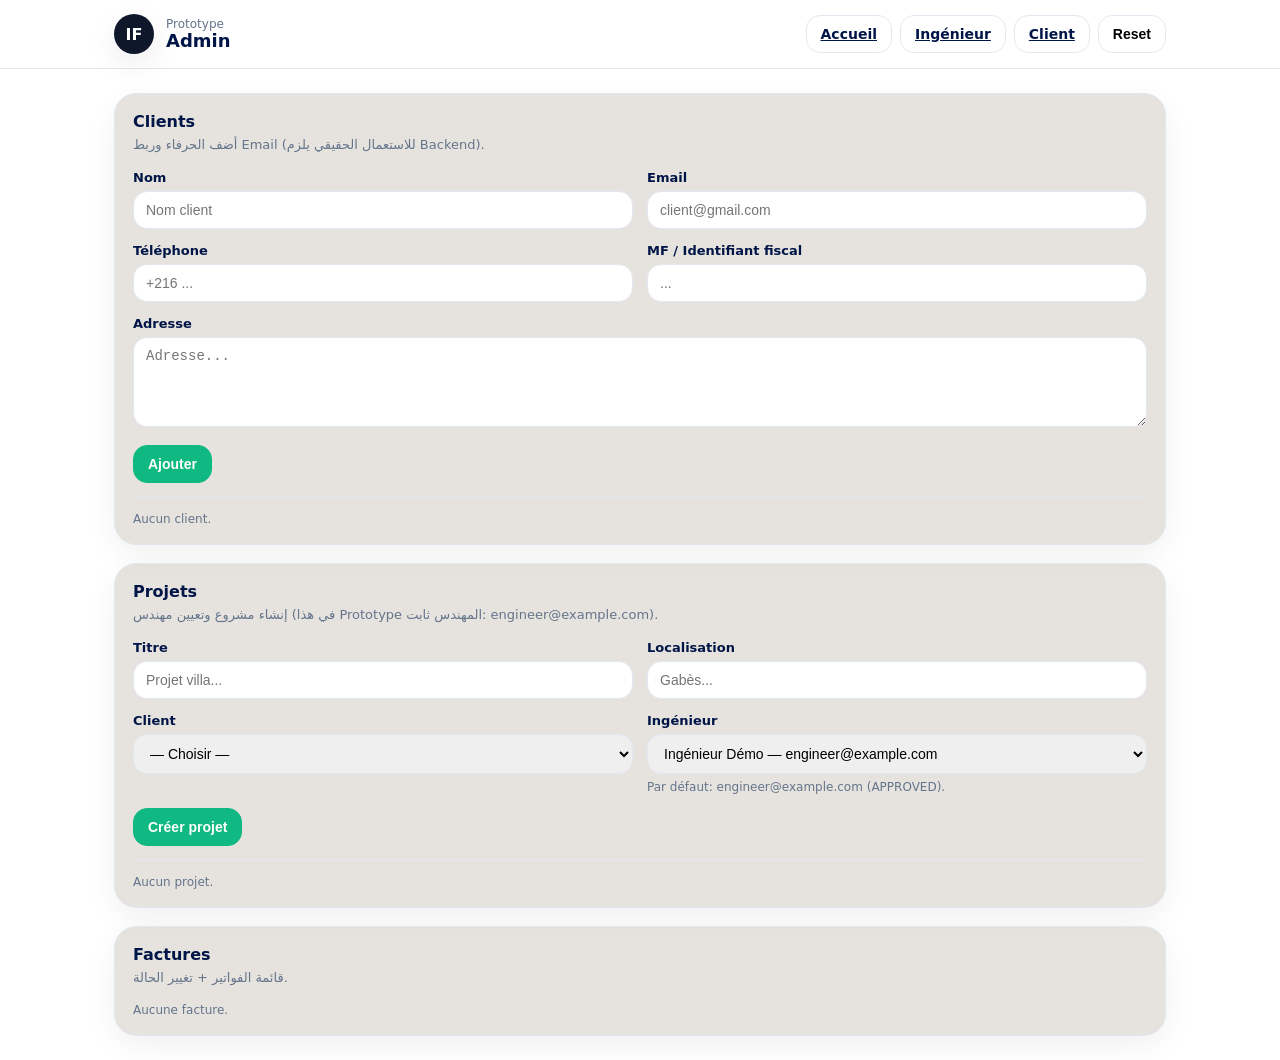
==== admin.html @ 22d02d5d "TEST" ====
<!doctype html>
<html lang="fr">
<head>
  <meta charset="utf-8"/>
  <meta name="viewport" content="width=device-width,initial-scale=1"/>
  <title>Admin — Prototype HTML</title>
  <link rel="stylesheet" href="styles.css"/>
</head>
<body data-page="admin">
  <div class="topbar">
    <div class="row">
      <div class="brand">
        <div class="logo">IF</div>
        <div class="title">
          <div class="k">Prototype</div>
          <div class="t">Admin</div>
        </div>
      </div>
      <div class="nav">
        <a class="btn" href="index.html">Accueil</a>
        <a class="btn" href="engineer.html">Ingénieur</a>
        <a class="btn" href="client.html">Client</a>
        <button class="btn ghost" id="resetAll">Reset</button>
      </div>
    </div>
  </div>

  <div class="container grid" style="gap:18px">
    <div class="card">
      <div class="hd">
        <h2>Clients</h2>
        <p>أضف الحرفاء وربط Email (للاستعمال الحقيقي يلزم Backend).</p>
      </div>
      <div class="bd">
        <form id="clientForm" class="grid two">
          <div class="field"><label>Nom</label><input name="name" placeholder="Nom client" required></div>
          <div class="field"><label>Email</label><input name="email" placeholder="client@gmail.com"></div>
          <div class="field"><label>Téléphone</label><input name="phone" placeholder="+216 ..."></div>
          <div class="field"><label>MF / Identifiant fiscal</label><input name="taxId" placeholder="..."></div>
          <div class="field" style="grid-column:1/-1"><label>Adresse</label><textarea name="address" placeholder="Adresse..."></textarea></div>
          <div class="row" style="grid-column:1/-1">
            <button class="btn accent" type="submit">Ajouter</button>
          </div>
        </form>

        <div class="hr"></div>
        <div id="clientsList" class="list"></div>
      </div>
    </div>

    <div class="card">
      <div class="hd">
        <h2>Projets</h2>
        <p>إنشاء مشروع وتعيين مهندس (في هذا Prototype المهندس ثابت: engineer@example.com).</p>
      </div>
      <div class="bd">
        <form id="projectForm" class="grid two">
          <div class="field"><label>Titre</label><input name="title" placeholder="Projet villa..." required></div>
          <div class="field"><label>Localisation</label><input name="location" placeholder="Gabès..."></div>
          <div class="field"><label>Client</label><select id="clientSelect" name="clientId"></select></div>
          <div class="field"><label>Ingénieur</label>
            <select id="engineerSelect" name="engineerEmail"></select>
            <div class="small muted" style="margin-top:6px">Par défaut: engineer@example.com (APPROVED).</div>
          </div>
          <div class="row" style="grid-column:1/-1">
            <button class="btn accent" type="submit">Créer projet</button>
          </div>
        </form>

        <div class="hr"></div>
        <div id="projectsList" class="list"></div>
      </div>
    </div>

    <div class="card">
      <div class="hd">
        <h2>Factures</h2>
        <p>قائمة الفواتير + تغيير الحالة.</p>
      </div>
      <div class="bd">
        <div id="invoicesList" class="list"></div>
      </div>
    </div>
  </div>

  <div id="toast" style="position:fixed;left:50%;bottom:22px;transform:translateX(-50%);background:#0f172a;color:#fff;padding:10px 14px;border-radius:14px;opacity:0;transition:.25s;font-size:14px"></div>
  <script src="app.js"></script>
</body>
</html>
---- styles.css ----
:root{
  --bg:lch(100% 0.01 296.81); --card:#d6d1c899; --text:#001547; --muted:#64748b; --border:#e2e8f0;
  --primary:#0f172a; --accent:#10b981;
  --r:18px;
}
*{box-sizing:border-box}
body{margin:0;font-family:system-ui,-apple-system,Segoe UI,Roboto,Arial; background:var(--bg); color:var(--text)}
a{color:inherit}
.container{max-width:1100px;margin:0 auto;padding:24px}
.topbar{position:sticky;top:0;z-index:10;background:rgba(255,255,255,.8);backdrop-filter:blur(10px);border-bottom:1px solid var(--border)}
.topbar .row{max-width:1100px;margin:0 auto;padding:14px 24px;display:flex;align-items:center;justify-content:space-between;gap:12px}
.brand{display:flex;align-items:center;gap:12px}
.logo{height:40px;width:40px;border-radius:20px;background:var(--primary);color:#fff;display:grid;place-items:center;font-weight:800;box-shadow:0 10px 30px rgba(0,0,0,.08)}
.title{line-height:1.1}
.title .k{font-size:12px;color:var(--muted)}
.title .t{font-size:18px;font-weight:700}
.nav{display:flex;gap:8px;flex-wrap:wrap;align-items:center}
.btn{border:1px solid var(--border);background:#fff;border-radius:14px;padding:10px 14px;font-size:14px;font-weight:600;cursor:pointer}
.btn.primary{background:var(--primary);color:#fff;border-color:var(--primary)}
.btn.accent{background:var(--accent);color:#fff;border-color:var(--accent)}
.btn.ghost{background:transparent}
.card{background:var(--card);border:1px solid var(--border);border-radius:22px;box-shadow:0 10px 30px rgba(0,0,0,.06)}
.card .hd{padding:18px 18px 0}
.card .hd h2{margin:0;font-size:16px}
.card .hd p{margin:6px 0 0;color:var(--muted);font-size:13px}
.card .bd{padding:18px}
.grid{display:grid;gap:14px}
.grid.two{grid-template-columns:repeat(2,minmax(0,1fr))}
.grid.three{grid-template-columns:repeat(3,minmax(0,1fr))}
@media(max-width:800px){.grid.two,.grid.three{grid-template-columns:1fr}}
.field label{display:block;font-size:13px;font-weight:700;margin:0 0 6px}
.field input,.field select,.field textarea{
  width:100%; border:1px solid var(--border); border-radius:14px; padding:10px 12px; font-size:14px; outline:none;
}
.field textarea{min-height:90px;resize:vertical}
.muted{color:var(--muted)}
.row{display:flex;gap:10px;align-items:center;flex-wrap:wrap}
.list{display:grid;gap:10px}
.item{border:1px solid var(--border);border-radius:16px;padding:14px;display:flex;justify-content:space-between;gap:12px;flex-wrap:wrap}
.badge{font-size:12px;padding:4px 10px;border-radius:999px;background:#f1f5f9;border:1px solid var(--border)}
.hr{height:1px;background:var(--border);margin:14px 0}
.small{font-size:12px}
.right{text-align:right}
table{width:100%;border-collapse:collapse}
th,td{border-bottom:1px solid var(--border);padding:10px 8px;font-size:13px;text-align:left}
th{background:#fafafa;font-size:12px;color:#334155}
@media (max-width: 1023px) {
  header {
    margin-left: 1rem;
    margin-right: 1rem;
  }
  .hero {
    flex-direction: column;
    align-items: center;
    gap: 2rem;
  }
  .heroImg {
    width: 400px;
  }
  .name,
  .title {
    font-size: 2rem;
  }
  .arrow {
    display: none;
  }
  .aboutMe {
    flex-direction: column-reverse;
    align-items: center;
    gap: 2rem;
  }
  .textContainer {
    align-items: center;
    margin: 0rem 5rem;
    gap: 1rem;
  }
  .aboutName,
  .aboutTitle {
    font-size: 2rem;
  }
  .light {
    width: 60px;
  }
  .aboutMeImg {
    width: 400px;
  }
  .works {
    padding: 0;
  }
  .worksContainer {
    padding: 5rem 0rem;
    gap: 3rem;
  }
  .projectTitle {
    margin-left: 1rem;
  }
  .works ul {
    flex-direction: column;
    gap: 1rem;
  }
  .contactContainer {
    margin: 10rem 5rem;
    gap: 2rem;
  }
  .contact {
    flex-direction: column;
    gap: 1rem;
    margin-right: 0;
  }
}
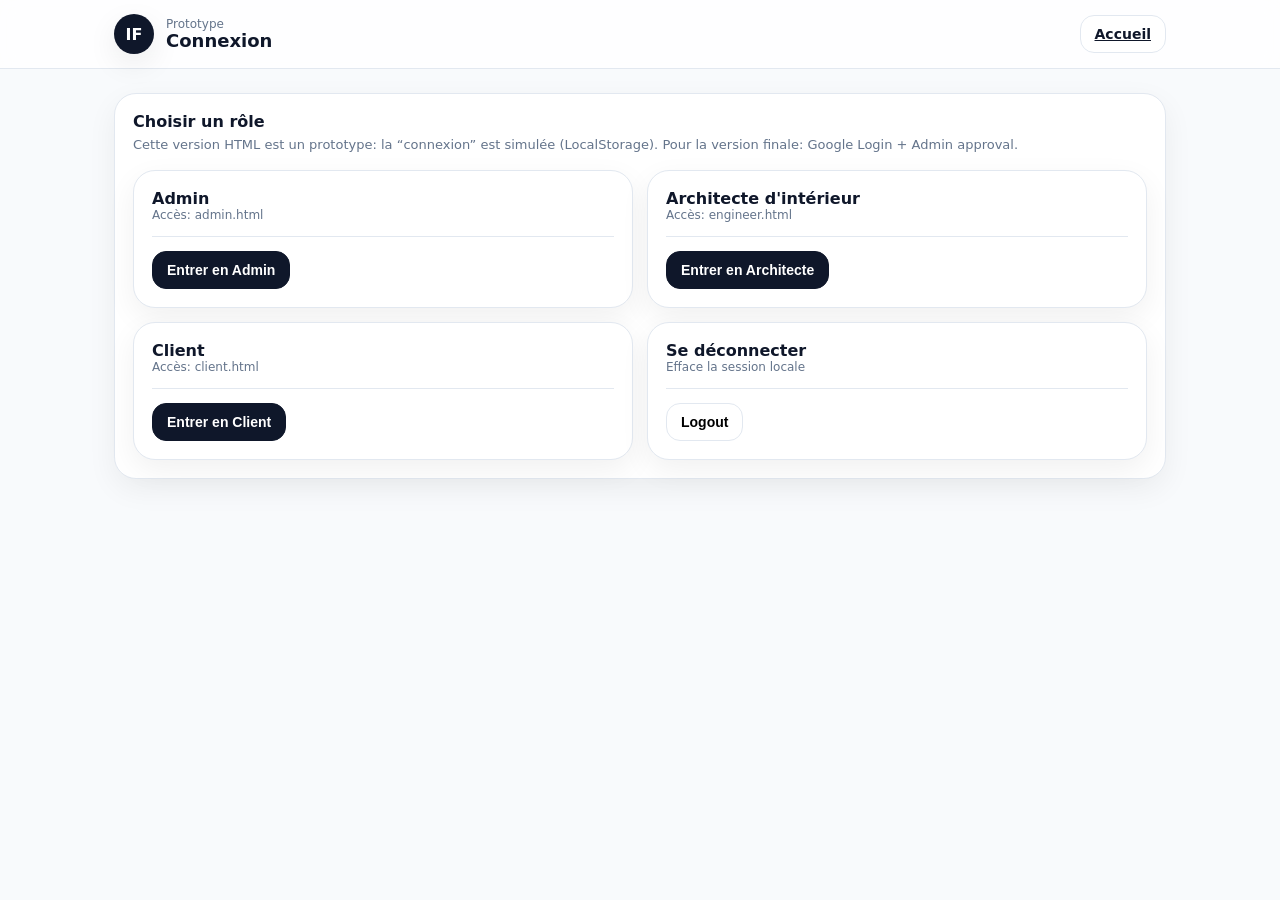
==== commit a33bcd66: "Add files via upload" ====
--- a/admin.html
+++ b/admin.html
@@ -18,7 +18,7 @@
       </div>
       <div class="nav">
         <a class="btn" href="index.html">Accueil</a>
-        <a class="btn" href="engineer.html">Ingénieur</a>
+        <a class="btn" href="engineer.html">Architecte d'intérieur</a>
         <a class="btn" href="client.html">Client</a>
         <button class="btn ghost" id="resetAll">Reset</button>
       </div>
@@ -57,8 +57,20 @@
         <form id="projectForm" class="grid two">
           <div class="field"><label>Titre</label><input name="title" placeholder="Projet villa..." required></div>
           <div class="field"><label>Localisation</label><input name="location" placeholder="Gabès..."></div>
+<div class="field"><label>PROJET</label>
+  <select name="projectType" required>
+    <option value="RESIDENTIEL">Résidentiel (Particuliers)</option>
+    <option value="TERTIAIRE">Tertiaire (Entreprises)</option>
+    <option value="COMMERCIAL">Commercial (Retail/CHR)</option>
+    <option value="PUBLIC_CULTUREL">Public et Culturel</option>
+    <option value="SCENOGRAPHIE">Scénographie et Éphémère</option>
+  </select>
+  <div class="small muted" style="margin-top:6px">
+    Résidentiel : Aménagement/rénovation logements. • Tertiaire : bureaux/coworking. • Commercial : magasins/restaurants/hôtels/cafés. • Public : bibliothèques/musées/écoles. • Scénographie : stands/décors.
+  </div>
+</div>
           <div class="field"><label>Client</label><select id="clientSelect" name="clientId"></select></div>
-          <div class="field"><label>Ingénieur</label>
+          <div class="field"><label>Architecte d'intérieur</label>
             <select id="engineerSelect" name="engineerEmail"></select>
             <div class="small muted" style="margin-top:6px">Par défaut: engineer@example.com (APPROVED).</div>
           </div>
@@ -85,5 +97,19 @@
 
   <div id="toast" style="position:fixed;left:50%;bottom:22px;transform:translateX(-50%);background:#0f172a;color:#fff;padding:10px 14px;border-radius:14px;opacity:0;transition:.25s;font-size:14px"></div>
   <script src="app.js"></script>
+
+  <!-- ROLE_GUARD -->
+  <script>
+    (function(){
+      const role = localStorage.getItem("role");
+      const need = "ADMIN";
+      if(!role) { location.replace("login.html"); return; }
+      if(need && role !== need && !(need==="ADMIN" && role==="ADMIN")) {
+        // admin page requires ADMIN; others require matching role
+        location.replace("login.html");
+      }
+    })();
+  </script>
+
 </body>
 </html>
--- a/styles.css
+++ b/styles.css
@@ -1,5 +1,5 @@
 :root{
-  --bg:lch(100% 0.01 296.81); --card:#d6d1c899; --text:#001547; --muted:#64748b; --border:#e2e8f0;
+  --bg:#f8fafc; --card:#fff; --text:#0f172a; --muted:#64748b; --border:#e2e8f0;
   --primary:#0f172a; --accent:#10b981;
   --r:18px;
 }
@@ -44,67 +44,11 @@
 table{width:100%;border-collapse:collapse}
 th,td{border-bottom:1px solid var(--border);padding:10px 8px;font-size:13px;text-align:left}
 th{background:#fafafa;font-size:12px;color:#334155}
-@media (max-width: 1023px) {
-  header {
-    margin-left: 1rem;
-    margin-right: 1rem;
-  }
-  .hero {
-    flex-direction: column;
-    align-items: center;
-    gap: 2rem;
-  }
-  .heroImg {
-    width: 400px;
-  }
-  .name,
-  .title {
-    font-size: 2rem;
-  }
-  .arrow {
-    display: none;
-  }
-  .aboutMe {
-    flex-direction: column-reverse;
-    align-items: center;
-    gap: 2rem;
-  }
-  .textContainer {
-    align-items: center;
-    margin: 0rem 5rem;
-    gap: 1rem;
-  }
-  .aboutName,
-  .aboutTitle {
-    font-size: 2rem;
-  }
-  .light {
-    width: 60px;
-  }
-  .aboutMeImg {
-    width: 400px;
-  }
-  .works {
-    padding: 0;
-  }
-  .worksContainer {
-    padding: 5rem 0rem;
-    gap: 3rem;
-  }
-  .projectTitle {
-    margin-left: 1rem;
-  }
-  .works ul {
-    flex-direction: column;
-    gap: 1rem;
-  }
-  .contactContainer {
-    margin: 10rem 5rem;
-    gap: 2rem;
-  }
-  .contact {
-    flex-direction: column;
-    gap: 1rem;
-    margin-right: 0;
-  }
-}+
+
+.pfcard{border:1px solid var(--line);border-radius:18px;overflow:hidden;background:#fff}
+.pfimg{width:100%;height:140px;object-fit:cover;background:#f1f5f9}
+.pfbd{padding:12px}
+.pftitle{font-weight:900}
+.pfmeta{margin-top:4px}
+.pfactions{margin-top:10px;display:flex;gap:8px;flex-wrap:wrap}
